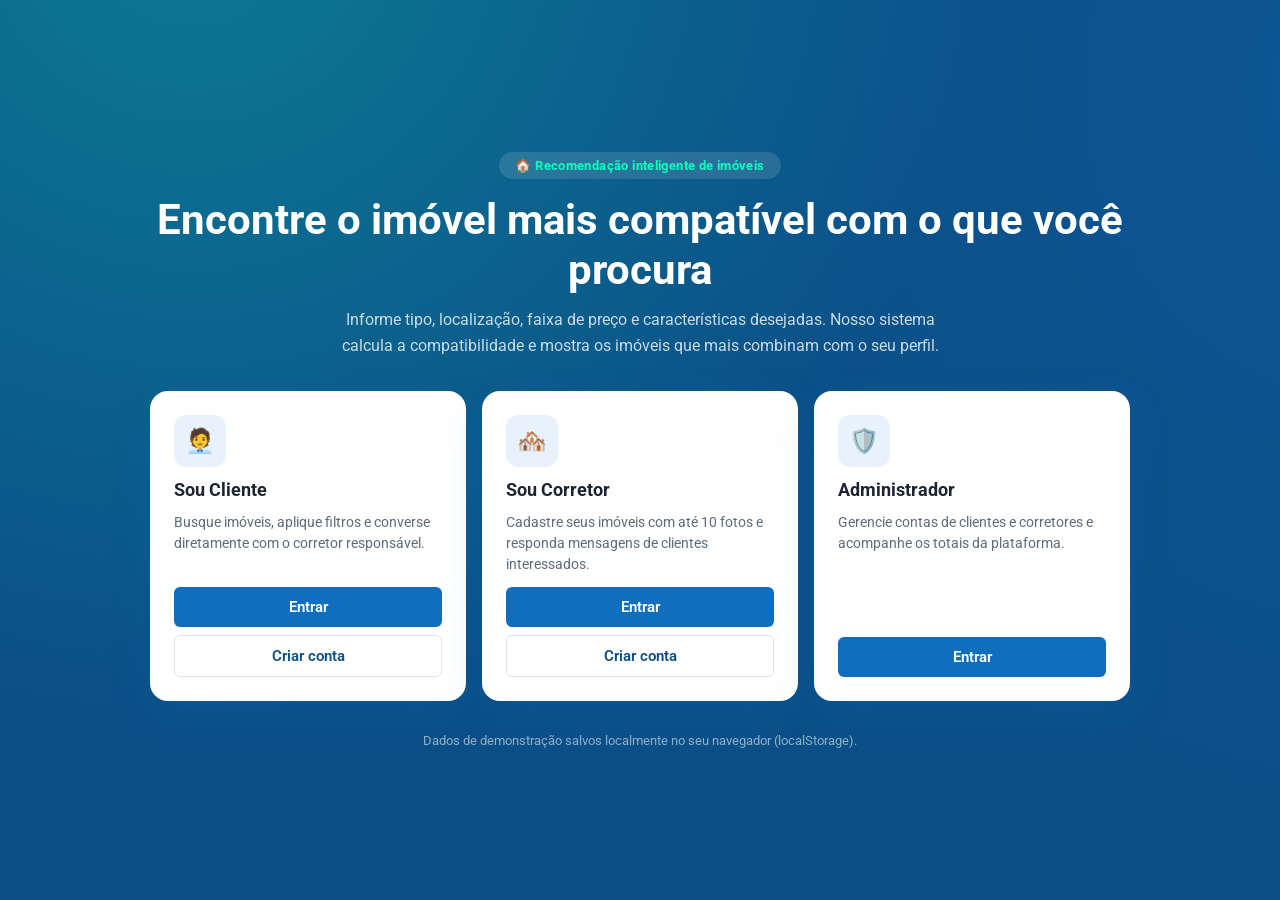
==== index.html @ f88f8a24 "estrutura do projeto" ====
<!DOCTYPE html>
<html lang="pt-BR">
<head>
  <meta charset="UTF-8" />
  <meta name="viewport" content="width=device-width, initial-scale=1.0" />
  <title>Sistema de Recomendação de Imóveis</title>
  <link rel="preconnect" href="https://fonts.googleapis.com" />
  <link href="https://fonts.googleapis.com/css2?family=Roboto:wght@400;500;700&display=swap" rel="stylesheet" />
  <link rel="stylesheet" href="./assets/css/variables.css" />
  <link rel="stylesheet" href="./assets/css/global.css" />
  <link rel="stylesheet" href="./assets/css/index.css" />
</head>
<body class="pagina-inicial">
  <main class="inicial">
    <div class="inicial__conteudo">
      <span class="inicial__selo">🏠 Recomendação inteligente de imóveis</span>
      <h1 class="inicial__titulo">Encontre o imóvel mais compatível com o que você procura</h1>
      <p class="inicial__subtitulo">
        Informe tipo, localização, faixa de preço e características desejadas. Nosso sistema
        calcula a compatibilidade e mostra os imóveis que mais combinam com o seu perfil.
      </p>

      <div class="inicial__cards">
        <article class="cartao-perfil">
          <div class="cartao-perfil__icone">🧑‍💼</div>
          <h2>Sou Cliente</h2>
          <p>Busque imóveis, aplique filtros e converse diretamente com o corretor responsável.</p>
          <div class="cartao-perfil__acoes">
            <a class="btn btn-primario btn-bloco" href="./pages/cliente/login.html">Entrar</a>
            <a class="btn btn-secundario btn-bloco" href="./pages/cliente/cadastro.html">Criar conta</a>
          </div>
        </article>

        <article class="cartao-perfil">
          <div class="cartao-perfil__icone">🏘️</div>
          <h2>Sou Corretor</h2>
          <p>Cadastre seus imóveis com até 10 fotos e responda mensagens de clientes interessados.</p>
          <div class="cartao-perfil__acoes">
            <a class="btn btn-primario btn-bloco" href="./pages/corretor/login.html">Entrar</a>
            <a class="btn btn-secundario btn-bloco" href="./pages/corretor/cadastro.html">Criar conta</a>
          </div>
        </article>

        <article class="cartao-perfil">
          <div class="cartao-perfil__icone">🛡️</div>
          <h2>Administrador</h2>
          <p>Gerencie contas de clientes e corretores e acompanhe os totais da plataforma.</p>
          <div class="cartao-perfil__acoes">
            <a class="btn btn-primario btn-bloco" href="./pages/adm/login.html">Entrar</a>
          </div>
        </article>
      </div>

      <p class="inicial__rodape">Dados de demonstração salvos localmente no seu navegador (localStorage).</p>
    </div>
  </main>

  <script src="./assets/js/storage.js"></script>
  <script src="./assets/js/hash.js"></script>
  <script src="./assets/js/seed.js"></script>
  <script>
    garantirSeed();
  </script>
</body>
</html>
---- assets/css/variables.css ----
/* Paleta e tokens globais do Sistema de Recomendação de Imóveis */
:root {
  --cor-azul: #106EBE;
  --cor-azul-escuro: #0B4F87;
  --cor-azul-claro: #E8F2FC;
  --cor-menta: #0FFCBE;
  --cor-menta-escura: #0BC99A;

  --cor-texto: #1B2430;
  --cor-texto-suave: #5B6B7C;
  --cor-fundo: #F4F7FA;
  --cor-branco: #FFFFFF;
  --cor-borda: #DCE4EC;

  --cor-sucesso: #1FA971;
  --cor-erro: #E5484D;
  --cor-alerta: #F2A93B;

  --fonte-base: 'Roboto', -apple-system, BlinkMacSystemFont, 'Segoe UI', Arial, sans-serif;

  --raio-sm: 6px;
  --raio-md: 12px;
  --raio-lg: 18px;
  --raio-pill: 999px;

  --sombra-sm: 0 1px 3px rgba(16, 110, 190, 0.08), 0 1px 2px rgba(16, 110, 190, 0.06);
  --sombra-md: 0 8px 24px rgba(16, 110, 190, 0.12);
  --sombra-lg: 0 16px 40px rgba(16, 110, 190, 0.18);

  --espaco-1: 4px;
  --espaco-2: 8px;
  --espaco-3: 12px;
  --espaco-4: 16px;
  --espaco-5: 24px;
  --espaco-6: 32px;
  --espaco-7: 48px;

  --largura-conteudo: 1180px;
  --transicao: 0.18s ease;
}
---- assets/css/global.css ----
/* Reset e componentes globais reutilizados em todas as páginas */
*, *::before, *::after { box-sizing: border-box; }
html, body { height: 100%; }
body {
  margin: 0;
  font-family: var(--fonte-base);
  background: var(--cor-fundo);
  color: var(--cor-texto);
  -webkit-font-smoothing: antialiased;
}
h1, h2, h3, h4, p { margin: 0; }
a { color: inherit; text-decoration: none; }
button { font-family: inherit; cursor: pointer; }
input, select, textarea { font-family: inherit; font-size: 1rem; }
img { max-width: 100%; display: block; }
ul { list-style: none; margin: 0; padding: 0; }

.container {
  width: 100%;
  max-width: var(--largura-conteudo);
  margin: 0 auto;
  padding: 0 var(--espaco-5);
}

/* ===== Header / navegação ===== */
.app-header {
  background: var(--cor-branco);
  border-bottom: 1px solid var(--cor-borda);
  position: sticky;
  top: 0;
  z-index: 40;
}
.app-header__inner {
  max-width: var(--largura-conteudo);
  margin: 0 auto;
  padding: var(--espaco-3) var(--espaco-5);
  display: flex;
  align-items: center;
  justify-content: space-between;
  gap: var(--espaco-3) var(--espaco-4);
  flex-wrap: wrap;
}
.app-header__brand {
  display: flex;
  align-items: center;
  gap: var(--espaco-2);
  font-weight: 700;
  font-size: 1.1rem;
  color: var(--cor-azul-escuro);
}
.app-header__brand .logo-dot {
  width: 10px;
  height: 10px;
  border-radius: 50%;
  background: var(--cor-menta);
  box-shadow: 0 0 0 4px var(--cor-azul-claro);
  flex-shrink: 0;
}
.app-header__nav {
  display: flex;
  align-items: center;
  gap: var(--espaco-2);
  flex-wrap: wrap;
}

@media (max-width: 720px) {
  .app-header__inner { padding: var(--espaco-3) var(--espaco-4); }
  .app-header__brand { font-size: 0.92rem; }
  .app-header__nav { flex: 1 1 100%; justify-content: flex-start; }
}
@media (max-width: 420px) {
  .app-header__user { display: none; }
}
.app-header__link {
  padding: var(--espaco-2) var(--espaco-3);
  border-radius: var(--raio-sm);
  font-size: 0.92rem;
  font-weight: 500;
  color: var(--cor-texto-suave);
  transition: background var(--transicao), color var(--transicao);
}
.app-header__link:hover { background: var(--cor-azul-claro); color: var(--cor-azul-escuro); }
.app-header__link.ativo { background: var(--cor-azul); color: var(--cor-branco); }
.app-header__user {
  display: flex;
  align-items: center;
  gap: var(--espaco-2);
  font-size: 0.85rem;
  color: var(--cor-texto-suave);
}

.btn-icon-bell {
  position: relative;
  width: 40px;
  height: 40px;
  border-radius: 50%;
  border: 1px solid var(--cor-borda);
  background: var(--cor-branco);
  display: flex;
  align-items: center;
  justify-content: center;
  font-size: 1.1rem;
}
.btn-icon-bell:hover { background: var(--cor-azul-claro); }
.badge-contador {
  position: absolute;
  top: -4px;
  right: -4px;
  min-width: 18px;
  height: 18px;
  padding: 0 4px;
  border-radius: var(--raio-pill);
  background: var(--cor-erro);
  color: var(--cor-branco);
  font-size: 0.65rem;
  font-weight: 700;
  display: flex;
  align-items: center;
  justify-content: center;
  line-height: 1;
}

/* ===== Botões ===== */
.btn {
  display: inline-flex;
  align-items: center;
  justify-content: center;
  gap: var(--espaco-2);
  border: none;
  border-radius: var(--raio-sm);
  padding: 11px 20px;
  font-size: 0.94rem;
  font-weight: 600;
  transition: transform var(--transicao), box-shadow var(--transicao), background var(--transicao), opacity var(--transicao);
  white-space: nowrap;
}
.btn:active { transform: translateY(1px); }
.btn:disabled { opacity: 0.55; cursor: not-allowed; transform: none; }
.btn-primario { background: var(--cor-azul); color: var(--cor-branco); }
.btn-primario:hover:not(:disabled) { background: var(--cor-azul-escuro); box-shadow: var(--sombra-sm); }
.btn-destaque { background: var(--cor-menta); color: #063D30; }
.btn-destaque:hover:not(:disabled) { background: var(--cor-menta-escura); }
.btn-secundario { background: var(--cor-branco); color: var(--cor-azul-escuro); border: 1px solid var(--cor-borda); }
.btn-secundario:hover:not(:disabled) { background: var(--cor-azul-claro); }
.btn-perigo { background: #FCEBEC; color: var(--cor-erro); }
.btn-perigo:hover:not(:disabled) { background: var(--cor-erro); color: var(--cor-branco); }
.btn-texto { background: transparent; color: var(--cor-azul); padding: 6px 8px; }
.btn-texto:hover:not(:disabled) { text-decoration: underline; }
.btn-bloco { width: 100%; }
.btn-sm { padding: 7px 12px; font-size: 0.82rem; }

/* ===== Formulários ===== */
.form-grupo { display: flex; flex-direction: column; gap: 6px; margin-bottom: var(--espaco-4); }
.form-grupo label { font-size: 0.85rem; font-weight: 600; color: var(--cor-texto-suave); }
.form-grupo .campo-ajuda { font-size: 0.75rem; color: var(--cor-texto-suave); }
.form-grupo .campo-erro { font-size: 0.78rem; color: var(--cor-erro); min-height: 1em; }
.input, select.input, textarea.input {
  width: 100%;
  padding: 11px 13px;
  border: 1px solid var(--cor-borda);
  border-radius: var(--raio-sm);
  background: var(--cor-branco);
  color: var(--cor-texto);
  outline: none;
  transition: border-color var(--transicao), box-shadow var(--transicao);
}
.input:focus, select.input:focus, textarea.input:focus {
  border-color: var(--cor-azul);
  box-shadow: 0 0 0 3px var(--cor-azul-claro);
}
.input.invalido { border-color: var(--cor-erro); }
textarea.input { resize: vertical; min-height: 90px; }
.form-linha { display: grid; grid-template-columns: 1fr 1fr; gap: var(--espaco-4); }
@media (max-width: 640px) { .form-linha { grid-template-columns: 1fr; } }

/* ===== Cards / superfícies ===== */
.superficie {
  background: var(--cor-branco);
  border: 1px solid var(--cor-borda);
  border-radius: var(--raio-md);
}
.superficie-pad { padding: var(--espaco-5); }
.cartao-sombra { box-shadow: var(--sombra-sm); }

/* ===== Tabelas ===== */
.tabela-wrap { overflow-x: auto; border-radius: var(--raio-md); border: 1px solid var(--cor-borda); background: var(--cor-branco); }
table.tabela { width: 100%; border-collapse: collapse; min-width: 640px; }
table.tabela th, table.tabela td { text-align: left; padding: 13px 16px; border-bottom: 1px solid var(--cor-borda); font-size: 0.9rem; }
table.tabela th { background: var(--cor-azul-claro); color: var(--cor-azul-escuro); font-weight: 700; font-size: 0.78rem; text-transform: uppercase; letter-spacing: 0.04em; }
table.tabela tbody tr:last-child td { border-bottom: none; }
table.tabela tbody tr:hover { background: #FAFCFE; }
.tabela-acoes { display: flex; gap: var(--espaco-2); }

/* ===== Badges / tags ===== */
.badge { display: inline-flex; align-items: center; gap: 4px; padding: 4px 10px; border-radius: var(--raio-pill); font-size: 0.74rem; font-weight: 700; }
.badge-azul { background: var(--cor-azul-claro); color: var(--cor-azul-escuro); }
.badge-menta { background: rgba(15, 252, 190, 0.22); color: #086B52; }
.badge-sucesso { background: #E5F7EE; color: var(--cor-sucesso); }
.badge-erro { background: #FCEBEC; color: var(--cor-erro); }
.badge-neutro { background: #EEF1F5; color: var(--cor-texto-suave); }

.chip {
  display: inline-flex;
  align-items: center;
  gap: 6px;
  padding: 5px 10px 5px 12px;
  background: var(--cor-azul-claro);
  color: var(--cor-azul-escuro);
  border-radius: var(--raio-pill);
  font-size: 0.82rem;
  font-weight: 500;
}
.chip button {
  background: none; border: none; color: inherit; font-size: 0.95rem; line-height: 1; opacity: 0.65; padding: 0;
}
.chip button:hover { opacity: 1; }

/* ===== Modal ===== */
.overlay {
  position: fixed; inset: 0; background: rgba(15, 26, 41, 0.5);
  display: flex; align-items: center; justify-content: center;
  padding: var(--espaco-4); z-index: 100;
}
.overlay[hidden] { display: none; }
.modal {
  background: var(--cor-branco);
  border-radius: var(--raio-lg);
  width: 100%;
  max-width: 520px;
  max-height: 90vh;
  overflow-y: auto;
  box-shadow: var(--sombra-lg);
  animation: modal-entrar 0.16s ease;
}
.modal--largo { max-width: 780px; }
@keyframes modal-entrar { from { opacity: 0; transform: translateY(10px); } to { opacity: 1; transform: translateY(0); } }
.modal__cabecalho {
  display: flex; align-items: center; justify-content: space-between;
  padding: var(--espaco-4) var(--espaco-5);
  border-bottom: 1px solid var(--cor-borda);
  position: sticky; top: 0; background: var(--cor-branco); z-index: 1;
}
.modal__cabecalho h3 { font-size: 1.1rem; }
.modal__fechar { background: none; border: none; font-size: 1.3rem; color: var(--cor-texto-suave); padding: 4px 8px; border-radius: var(--raio-sm); }
.modal__fechar:hover { background: var(--cor-fundo); }
.modal__corpo { padding: var(--espaco-5); }
.modal__rodape { padding: var(--espaco-4) var(--espaco-5); border-top: 1px solid var(--cor-borda); display: flex; justify-content: flex-end; gap: var(--espaco-3); }

/* ===== Toast ===== */
.toast-wrap { position: fixed; bottom: var(--espaco-5); right: var(--espaco-5); z-index: 200; display: flex; flex-direction: column; gap: var(--espaco-2); }
.toast {
  background: var(--cor-texto); color: var(--cor-branco);
  padding: 12px 18px; border-radius: var(--raio-sm); font-size: 0.88rem;
  box-shadow: var(--sombra-md); animation: toast-entrar 0.2s ease;
  border-left: 4px solid var(--cor-menta);
}
.toast.erro { border-left-color: var(--cor-erro); }
@keyframes toast-entrar { from { opacity: 0; transform: translateX(16px); } to { opacity: 1; transform: translateX(0); } }

/* ===== Estados vazios / utilidades ===== */
.estado-vazio { text-align: center; padding: var(--espaco-7) var(--espaco-4); color: var(--cor-texto-suave); }
.estado-vazio .icone { font-size: 2.4rem; margin-bottom: var(--espaco-2); }
.spacer-topo { margin-top: var(--espaco-5); }
.texto-suave { color: var(--cor-texto-suave); }
.flex-entre { display: flex; align-items: center; justify-content: space-between; gap: var(--espaco-3); flex-wrap: wrap; }
.avatar {
  width: 42px; height: 42px; border-radius: 50%; object-fit: cover;
  background: var(--cor-azul-claro); border: 1px solid var(--cor-borda);
}
.skip-link:focus {
  position: fixed; top: 8px; left: 8px; background: var(--cor-azul); color: #fff;
  padding: 8px 14px; border-radius: var(--raio-sm); z-index: 999;
}

::-webkit-scrollbar { width: 10px; height: 10px; }
::-webkit-scrollbar-thumb { background: var(--cor-borda); border-radius: var(--raio-pill); }
::-webkit-scrollbar-thumb:hover { background: #B9C6D3; }
---- assets/css/index.css ----
body.pagina-inicial {
  min-height: 100%;
  background:
    radial-gradient(circle at 15% -10%, rgba(15, 252, 190, 0.25), transparent 55%),
    radial-gradient(circle at 110% 10%, rgba(16, 110, 190, 0.25), transparent 45%),
    var(--cor-azul-escuro);
  display: flex;
  flex-direction: column;
}

.inicial {
  flex: 1;
  display: flex;
  align-items: center;
  justify-content: center;
  padding: var(--espaco-6) var(--espaco-4);
}

.inicial__conteudo {
  width: 100%;
  max-width: 980px;
  text-align: center;
}

.inicial__selo {
  display: inline-flex;
  align-items: center;
  gap: 8px;
  background: rgba(255, 255, 255, 0.12);
  color: var(--cor-menta);
  padding: 6px 16px;
  border-radius: var(--raio-pill);
  font-size: 0.8rem;
  font-weight: 700;
  letter-spacing: 0.03em;
  margin-bottom: var(--espaco-4);
}

.inicial__titulo {
  color: #fff;
  font-size: clamp(1.8rem, 4vw, 2.6rem);
  font-weight: 700;
  line-height: 1.2;
  margin-bottom: var(--espaco-3);
}

.inicial__subtitulo {
  color: rgba(255, 255, 255, 0.78);
  font-size: 1.02rem;
  max-width: 640px;
  margin: 0 auto var(--espaco-6);
  line-height: 1.6;
}

.inicial__cards {
  display: grid;
  grid-template-columns: repeat(3, 1fr);
  gap: var(--espaco-4);
  text-align: left;
}
@media (max-width: 820px) {
  .inicial__cards { grid-template-columns: 1fr; max-width: 400px; margin: 0 auto; }
}

.cartao-perfil {
  background: var(--cor-branco);
  border-radius: var(--raio-lg);
  padding: var(--espaco-5);
  box-shadow: var(--sombra-lg);
  display: flex;
  flex-direction: column;
  gap: var(--espaco-3);
}

.cartao-perfil__icone {
  width: 52px; height: 52px;
  border-radius: var(--raio-md);
  background: var(--cor-azul-claro);
  display: flex; align-items: center; justify-content: center;
  font-size: 1.5rem;
}

.cartao-perfil h2 { font-size: 1.15rem; color: var(--cor-texto); }
.cartao-perfil p { font-size: 0.88rem; color: var(--cor-texto-suave); line-height: 1.5; flex: 1; }
.cartao-perfil__acoes { display: flex; flex-direction: column; gap: var(--espaco-2); }

.inicial__rodape {
  margin-top: var(--espaco-6);
  color: rgba(255, 255, 255, 0.55);
  font-size: 0.8rem;
}
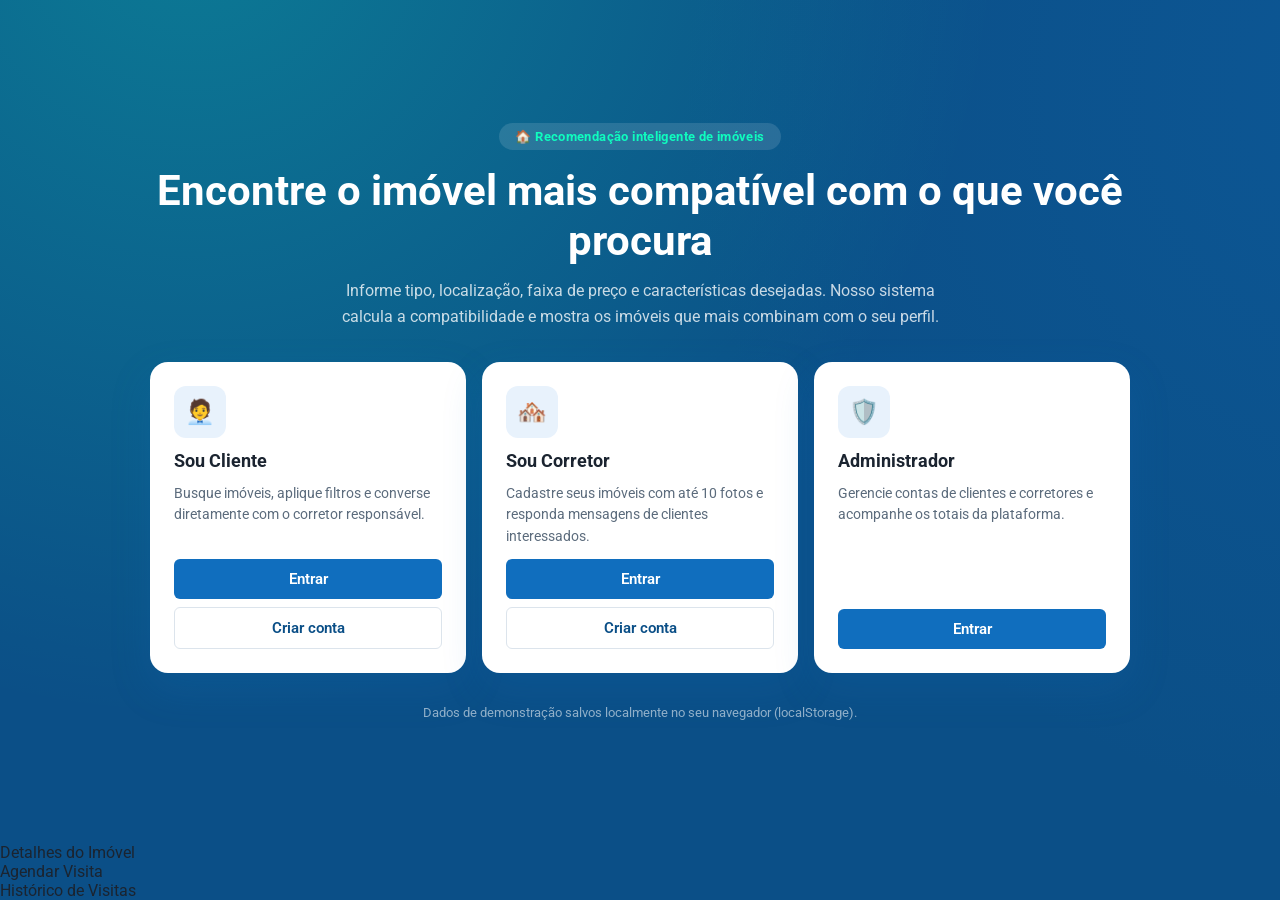
==== commit 4782884f: "Add links de navegação para detalhes e histórico de visitas" ====
--- a/index.html
+++ b/index.html
@@ -61,5 +61,16 @@
   <script>
     garantirSeed();
   </script>
+  <!-- Scripts de integração e interface (Entrega 4) -->
+<script src="assets/JS/api.js"></script>
+<script src="assets/JS/estadosTela.js"></script>
+<script src="assets/JS/alertaErro.js"></script>
+<script src="assets/JS/botaoCarregando.js"></script>
+<script src="assets/JS/botaoFavorito.js"></script>
+<script src="assets/JS/validadorAgenda.js"></script>
+  
+<a href="pages/detalhesImovel.html">Detalhes do Imóvel</a>
+<a href="pages/agendaVisita.html">Agendar Visita</a>
+<a href="pages/historicoVisitas.html">Histórico de Visitas</a>
 </body>
 </html>
